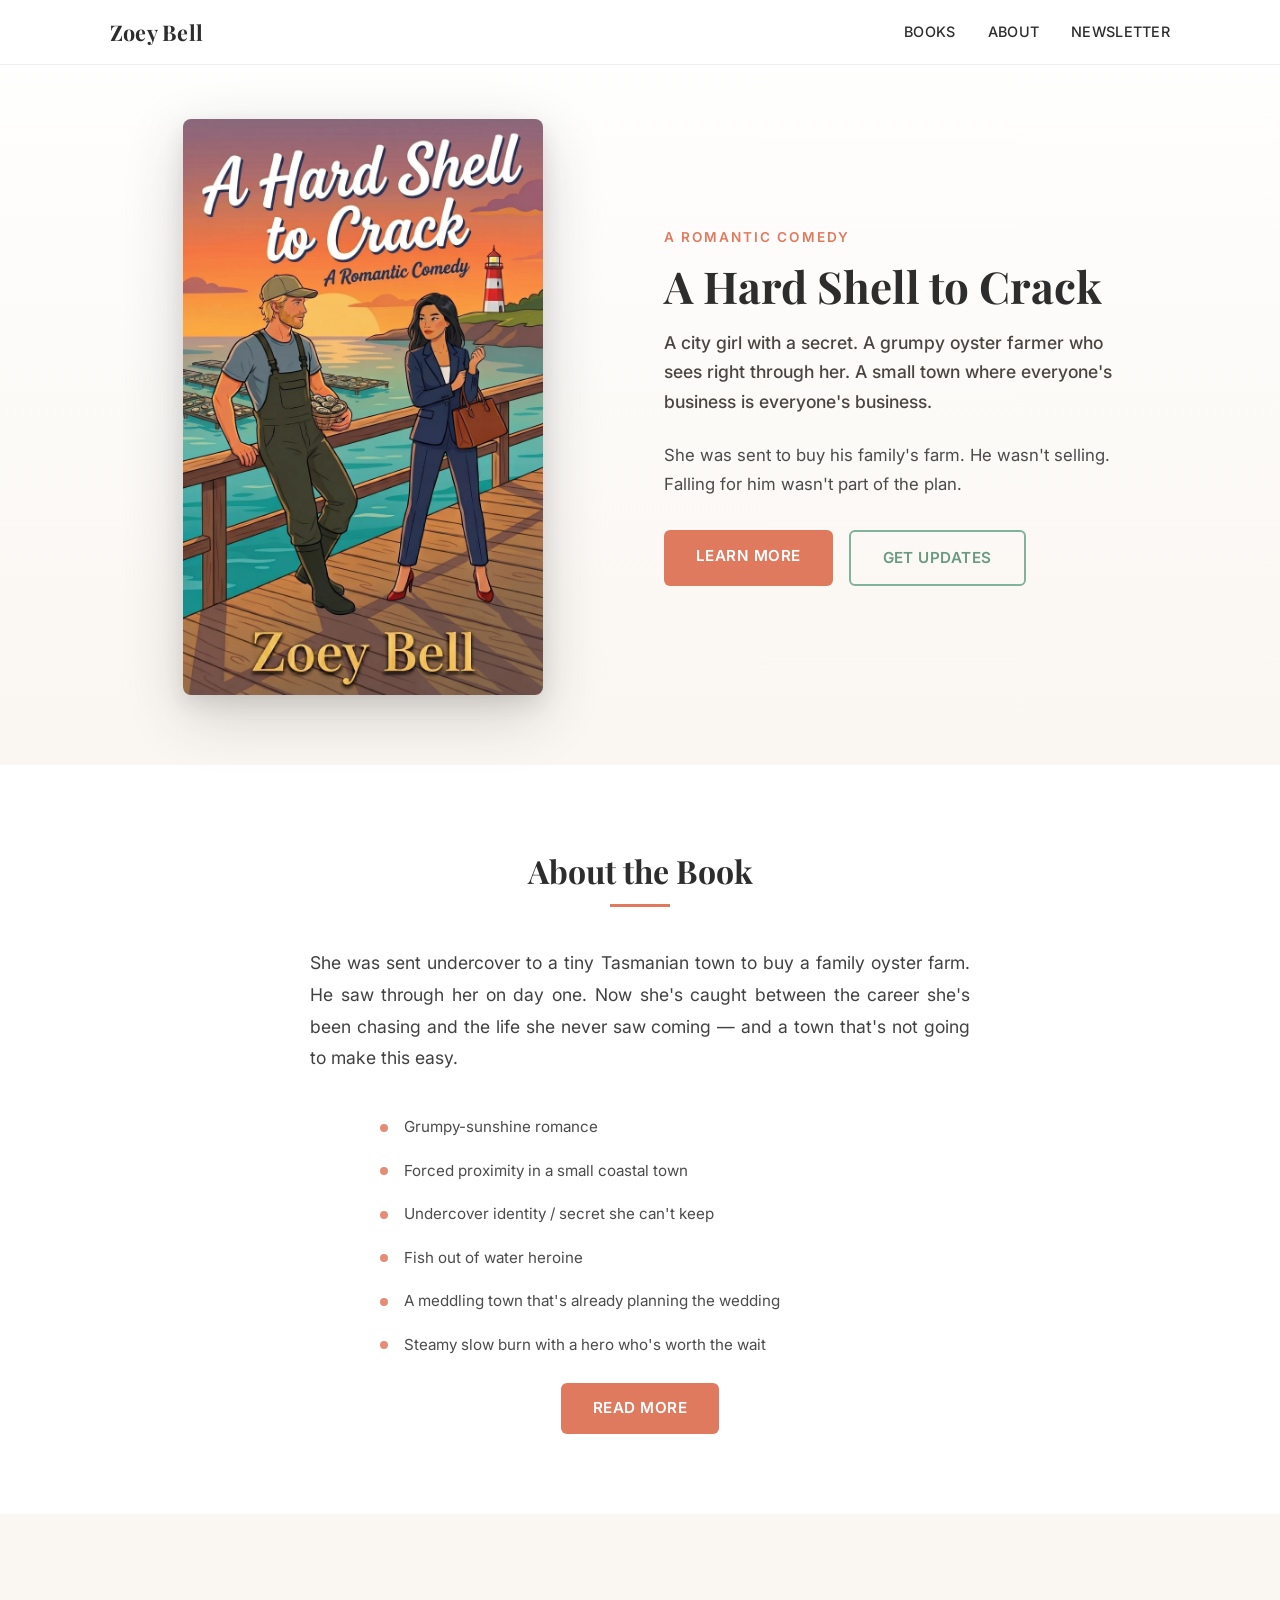
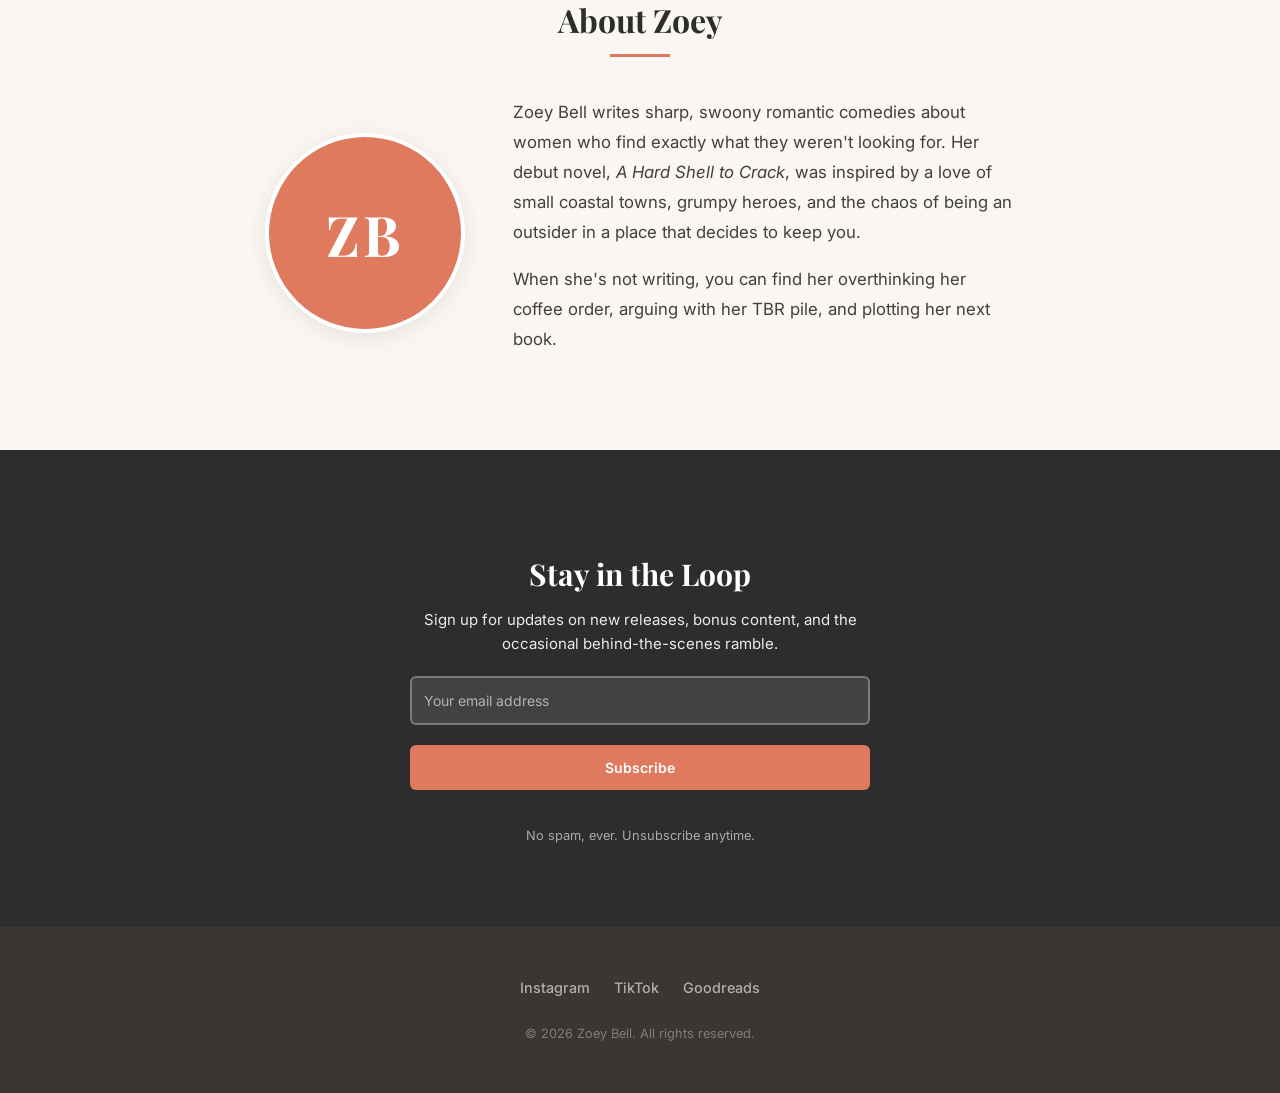
==== index.html @ 620441be "Sticky book cover, clean URLs, align cover with text" ====
<!DOCTYPE html>
<html lang="en">
<head>
  <meta charset="UTF-8">
  <meta name="viewport" content="width=device-width, initial-scale=1.0">
  <title>Zoey Bell | Romance Author</title>
  <meta name="description" content="Zoey Bell writes steamy, laugh-out-loud romantic comedies. Debut novel A Hard Shell to Crack — a grumpy-sunshine romcom set on the Tasmanian coast.">
  <meta property="og:title" content="Zoey Bell | Romance Author">
  <meta property="og:description" content="A city girl with a secret. A grumpy oyster farmer who sees right through her. A steamy, laugh-out-loud romantic comedy by Zoey Bell.">
  <meta property="og:image" content="https://booksbyzoey.com/images/book-cover.jpg">
  <meta property="og:url" content="https://booksbyzoey.com">
  <meta property="og:type" content="website">
  <meta property="og:site_name" content="Zoey Bell">
  <meta name="twitter:card" content="summary_large_image">
  <meta name="twitter:title" content="Zoey Bell | Romance Author">
  <meta name="twitter:description" content="A city girl with a secret. A grumpy oyster farmer who sees right through her. A steamy, laugh-out-loud romantic comedy.">
  <meta name="twitter:image" content="https://booksbyzoey.com/images/book-cover.jpg">
  <link rel="preconnect" href="https://fonts.googleapis.com">
  <link rel="preconnect" href="https://fonts.gstatic.com" crossorigin>
  <link href="https://fonts.googleapis.com/css2?family=Inter:wght@400;500;600&family=Playfair+Display:ital,wght@0,700;1,400&display=swap" rel="stylesheet">
  <link rel="stylesheet" href="css/style.css">
  <style type="text/css">@import url("https://assets.mlcdn.com/fonts.css?version=1781787");</style>
  <link rel="stylesheet" href="css/mailerlite.css">
</head>
<body>

  <!-- Navigation -->
  <nav class="nav">
    <div class="container nav-inner">
      <a href="index.html" class="nav-logo">Zoey Bell</a>
      <button class="nav-toggle" aria-label="Toggle menu">
        <span></span>
        <span></span>
        <span></span>
      </button>
      <ul class="nav-links">
        <li><a href="#books">Books</a></li>
        <li><a href="#about">About</a></li>
        <li><a href="#newsletter">Newsletter</a></li>
      </ul>
    </div>
  </nav>

  <!-- Hero -->
  <section class="hero">
    <div class="container hero-inner">
      <div class="hero-cover">
        <picture>
          <source srcset="images/book-cover.webp" type="image/webp">
          <img src="images/book-cover.jpg" alt="A Hard Shell to Crack by Zoey Bell - book cover" width="360" height="576" loading="eager">
        </picture>
      </div>
      <div class="hero-text">
        <p class="hero-subtitle">A Romantic Comedy</p>
        <h1 class="hero-title">A Hard Shell to Crack</h1>
        <p class="hero-tagline">A city girl with a secret. A grumpy oyster farmer who sees right through her. A small town where everyone's business is everyone's business.</p>
        <p class="hero-blurb">She was sent to buy his family's farm. He wasn't selling. Falling for him wasn't part of the plan.</p>
        <div class="hero-buttons">
          <a href="books/a-hard-shell-to-crack/" class="btn btn-primary">Learn More</a>
          <a href="#newsletter" class="btn btn-outline">Get Updates</a>
        </div>
      </div>
    </div>
  </section>

  <!-- About the Book -->
  <section class="about-book" id="books">
    <div class="container about-book-inner">
      <h2 class="section-heading">About the Book</h2>
      <hr class="section-rule">
      <p>She was sent undercover to a tiny Tasmanian town to buy a family oyster farm. He saw through her on day one. Now she's caught between the career she's been chasing and the life she never saw coming — and a town that's not going to make this easy.</p>
      <ul class="features">
        <li>Grumpy-sunshine romance</li>
        <li>Forced proximity in a small coastal town</li>
        <li>Undercover identity / secret she can't keep</li>
        <li>Fish out of water heroine</li>
        <li>A meddling town that's already planning the wedding</li>
        <li>Steamy slow burn with a hero who's worth the wait</li>
      </ul>
      <a href="books/a-hard-shell-to-crack/" class="btn btn-primary">Read More</a>
    </div>
  </section>

  <!-- About the Author -->
  <section class="about-author" id="about">
    <div class="container">
      <h2 class="section-heading">About Zoey</h2>
      <hr class="section-rule">
      <div class="about-author-inner">
        <div class="author-photo">ZB</div>
        <div class="about-author-text">
          <p>Zoey Bell writes sharp, swoony romantic comedies about women who find exactly what they weren't looking for. Her debut novel, <em>A Hard Shell to Crack</em>, was inspired by a love of small coastal towns, grumpy heroes, and the chaos of being an outsider in a place that decides to keep you.</p>
          <p>When she's not writing, you can find her overthinking her coffee order, arguing with her TBR pile, and plotting her next book.</p>
        </div>
      </div>
    </div>
  </section>

  <!-- Newsletter -->
  <section class="newsletter" id="newsletter">
    <div class="container">

      <div id="mlb2-42935717" class="ml-form-embedContainer ml-subscribe-form ml-subscribe-form-42935717">
        <div class="ml-form-align-center">
          <div class="ml-form-embedWrapper embedForm">
            <div class="ml-form-embedBody ml-form-embedBodyDefault row-form">
              <div class="ml-form-embedContent" style="">
                <h4>Stay in the Loop</h4>
                <p>Sign up for updates on new releases, bonus content, and the occasional behind-the-scenes ramble.</p>
              </div>
              <form class="ml-block-form" action="https://assets.mailerlite.com/jsonp/2464424/forms/191030525313418621/subscribe" data-code="" method="post" target="_blank">
                <div class="ml-form-formContent">
                  <div class="ml-form-fieldRow ml-last-item">
                    <div class="ml-field-group ml-field-email ml-validate-email ml-validate-required">
                      <input aria-label="email" aria-required="true" type="email" class="form-control" data-inputmask="" name="fields[email]" placeholder="Your email address" autocomplete="email">
                    </div>
                  </div>
                </div>
                <input type="hidden" name="ml-submit" value="1">
                <div class="ml-form-embedSubmit">
                  <button type="submit" class="primary">Subscribe</button>
                  <button disabled="disabled" style="display: none;" type="button" class="loading">
                    <div class="ml-form-embedSubmitLoad"></div>
                    <span class="sr-only">Loading...</span>
                  </button>
                </div>
                <input type="hidden" name="anticsrf" value="true">
              </form>
            </div>
            <div class="ml-form-successBody row-success" style="display: none">
              <div class="ml-form-successContent">
                <h4>Thank you!</h4>
                <p>You have successfully joined our subscriber list.</p>
              </div>
            </div>
          </div>
        </div>
      </div>

      <p class="newsletter-note">No spam, ever. Unsubscribe anytime.</p>
    </div>
  </section>

  <!-- Footer -->
  <footer class="footer">
    <div class="container">
      <ul class="footer-socials">
        <li><a href="#" aria-label="Instagram">Instagram</a></li>
        <li><a href="#" aria-label="TikTok">TikTok</a></li>
        <li><a href="#" aria-label="Goodreads">Goodreads</a></li>
      </ul>
      <p class="footer-copy">&copy; 2026 Zoey Bell. All rights reserved.</p>
    </div>
  </footer>

  <script src="js/main.js"></script>
  <script src="https://groot.mailerlite.com/js/w/webforms.min.js?v83147fa8ce2d95cb73ece7f28b469519" type="text/javascript"></script>
  <script>
    function ml_webform_success_42935717() {
      var $ = ml_jQuery || jQuery;
      $('.ml-subscribe-form-42935717 .row-success').show();
      $('.ml-subscribe-form-42935717 .row-form').hide();
    }
    fetch("https://assets.mailerlite.com/jsonp/2464424/forms/191030525313418621/takel");
  </script>
</body>
</html>
---- css/style.css ----
:root {
  --coral: #E07A5F;
  --coral-hover: #c96a51;
  --sage: #81B29A;
  --sage-dark: #6a9a82;
  --linen: #FAF6F1;
  --charcoal: #2D2D2D;
  --gold: #F2CC8F;
  --gold-dark: #d4b37a;
  --white: #ffffff;
  --gray-light: #f5f0ea;
  --gray-mid: #8a8580;
  --font-heading: 'Playfair Display', Georgia, serif;
  --font-body: 'Inter', -apple-system, BlinkMacSystemFont, sans-serif;
}

*,
*::before,
*::after {
  margin: 0;
  padding: 0;
  box-sizing: border-box;
}

html {
  scroll-behavior: smooth;
  font-size: 16px;
}

body {
  font-family: var(--font-body);
  color: var(--charcoal);
  background: var(--linen);
  line-height: 1.6;
  -webkit-font-smoothing: antialiased;
}

img {
  max-width: 100%;
  height: auto;
  display: block;
}

a {
  color: var(--sage-dark);
  text-decoration: none;
  transition: color 0.2s;
}

a:hover {
  color: var(--coral);
}

.container {
  width: 100%;
  max-width: 1100px;
  margin: 0 auto;
  padding: 0 1.25rem;
}

/* ---- NAV ---- */

.nav {
  position: fixed;
  top: 0;
  left: 0;
  right: 0;
  z-index: 100;
  background: var(--white);
  border-bottom: 1px solid rgba(45, 45, 45, 0.08);
  transition: box-shadow 0.3s;
}

.nav.scrolled {
  box-shadow: 0 2px 20px rgba(45, 45, 45, 0.08);
}

.nav-inner {
  display: flex;
  align-items: center;
  justify-content: space-between;
  height: 64px;
}

.nav-logo {
  font-family: var(--font-heading);
  font-size: 1.35rem;
  font-weight: 700;
  color: var(--charcoal);
  letter-spacing: 0.01em;
}

.nav-logo:hover {
  color: var(--coral);
}

.nav-links {
  display: flex;
  gap: 2rem;
  list-style: none;
  align-items: center;
}

.nav-links a {
  color: var(--charcoal);
  font-size: 0.9rem;
  font-weight: 500;
  letter-spacing: 0.02em;
  text-transform: uppercase;
  position: relative;
  padding: 0.25rem 0;
}

.nav-links a::after {
  content: '';
  position: absolute;
  bottom: -2px;
  left: 0;
  width: 0;
  height: 2px;
  background: var(--coral);
  transition: width 0.25s;
}

.nav-links a:hover::after {
  width: 100%;
}

.nav-toggle {
  display: none;
  background: none;
  border: none;
  cursor: pointer;
  padding: 0.5rem;
}

.nav-toggle span {
  display: block;
  width: 22px;
  height: 2px;
  background: var(--charcoal);
  margin: 5px 0;
  transition: transform 0.3s, opacity 0.3s;
}

.nav-toggle.active span:nth-child(1) {
  transform: rotate(45deg) translate(5px, 5px);
}

.nav-toggle.active span:nth-child(2) {
  opacity: 0;
}

.nav-toggle.active span:nth-child(3) {
  transform: rotate(-45deg) translate(5px, -5px);
}

/* ---- HERO ---- */

.hero {
  padding: 7rem 0 4rem;
  background: linear-gradient(180deg, var(--white) 0%, var(--linen) 100%);
  min-height: 85vh;
  display: flex;
  align-items: center;
}

.hero-inner {
  display: grid;
  grid-template-columns: 1fr 1fr;
  gap: 3rem;
  align-items: center;
}

.hero-cover {
  display: flex;
  justify-content: center;
}

.hero-cover img {
  width: 100%;
  max-width: 360px;
  border-radius: 8px;
  box-shadow: 0 20px 60px rgba(45, 45, 45, 0.2), 0 8px 20px rgba(45, 45, 45, 0.1);
}

.hero-text {
  max-width: 480px;
}

.hero-subtitle {
  font-family: var(--font-body);
  font-size: 0.85rem;
  font-weight: 600;
  text-transform: uppercase;
  letter-spacing: 0.15em;
  color: var(--coral);
  margin-bottom: 0.75rem;
}

.hero-title {
  font-family: var(--font-heading);
  font-size: 2.75rem;
  font-weight: 700;
  line-height: 1.15;
  color: var(--charcoal);
  margin-bottom: 1rem;
}

.hero-tagline {
  font-family: var(--font-body);
  font-size: 1.1rem;
  font-weight: 500;
  color: #4a4540;
  margin-bottom: 1.5rem;
  line-height: 1.7;
}

.hero-blurb {
  font-size: 1.05rem;
  color: var(--charcoal);
  opacity: 0.85;
  margin-bottom: 2rem;
  line-height: 1.7;
}

.btn {
  display: inline-block;
  padding: 0.85rem 2rem;
  border-radius: 6px;
  font-size: 0.95rem;
  font-weight: 600;
  letter-spacing: 0.03em;
  text-transform: uppercase;
  transition: background 0.2s, transform 0.15s;
  cursor: pointer;
  border: none;
}

.btn:hover {
  transform: translateY(-1px);
}

.btn-primary {
  background: var(--coral);
  color: var(--white);
}

.btn-primary:hover {
  background: var(--coral-hover);
  color: var(--white);
}

.btn-outline {
  background: transparent;
  color: var(--sage-dark);
  border: 2px solid var(--sage);
}

.btn-outline:hover {
  background: var(--sage);
  color: var(--white);
}

.hero-buttons {
  display: flex;
  gap: 1rem;
  flex-wrap: wrap;
}

/* ---- SECTIONS ---- */

section {
  padding: 5rem 0;
}

.section-heading {
  font-family: var(--font-heading);
  font-size: 2rem;
  font-weight: 700;
  text-align: center;
  margin-bottom: 0.5rem;
  color: var(--charcoal);
}

.section-rule {
  width: 60px;
  height: 3px;
  background: var(--coral);
  margin: 0 auto 2.5rem;
  border: none;
}

/* ---- ABOUT THE BOOK ---- */

.about-book {
  background: var(--white);
}

.about-book-inner {
  max-width: 700px;
  margin: 0 auto;
  text-align: center;
}

.about-book-inner p {
  text-align: justify;
}

.about-book-inner p {
  font-size: 1.1rem;
  line-height: 1.8;
  margin-bottom: 2rem;
  color: var(--charcoal);
  opacity: 0.9;
}

.features {
  list-style: none;
  text-align: left;
  max-width: 520px;
  margin: 0 auto;
}

.features li {
  padding: 0.6rem 0;
  padding-left: 1.5rem;
  position: relative;
  font-size: 0.95rem;
  color: var(--charcoal);
  opacity: 0.85;
}

.features li::before {
  content: '';
  position: absolute;
  left: 0;
  top: 50%;
  transform: translateY(-50%);
  width: 8px;
  height: 8px;
  background: var(--coral);
  border-radius: 50%;
}

.about-book .btn {
  margin-top: 1rem;
}

/* ---- ABOUT THE AUTHOR ---- */

.about-author {
  background: var(--linen);
}

.about-author-inner {
  display: grid;
  grid-template-columns: 200px 1fr;
  gap: 3rem;
  align-items: center;
  max-width: 750px;
  margin: 0 auto;
}

.author-photo {
  width: 200px;
  height: 200px;
  border-radius: 50%;
  object-fit: cover;
  border: 4px solid var(--white);
  box-shadow: 0 4px 20px rgba(45, 45, 45, 0.1);
  background: var(--coral);
  display: flex;
  align-items: center;
  justify-content: center;
  color: var(--white);
  font-family: var(--font-heading);
  font-size: 3.5rem;
  font-weight: 700;
  letter-spacing: 0.05em;
}

.about-author-text p {
  font-size: 1.05rem;
  line-height: 1.8;
  margin-bottom: 1rem;
  color: var(--charcoal);
  opacity: 0.9;
}

/* ---- NEWSLETTER ---- */

.newsletter {
  background: var(--charcoal);
  color: var(--white);
  text-align: center;
}

.newsletter .section-heading {
  color: var(--white);
}

.newsletter .section-rule {
  background: var(--coral);
}

.newsletter-text {
  font-size: 1.05rem;
  opacity: 0.9;
  max-width: 500px;
  margin: 0 auto 2rem;
  line-height: 1.7;
}

.newsletter-form {
  max-width: 440px;
  margin: 0 auto;
  display: flex;
  gap: 0.75rem;
}

.newsletter-form input[type="email"] {
  flex: 1;
  padding: 0.85rem 1.2rem;
  border: 2px solid rgba(255, 255, 255, 0.3);
  border-radius: 6px;
  background: rgba(255, 255, 255, 0.1);
  color: var(--white);
  font-size: 0.95rem;
  font-family: var(--font-body);
  outline: none;
  transition: border-color 0.2s;
}

.newsletter-form input[type="email"]::placeholder {
  color: rgba(255, 255, 255, 0.6);
}

.newsletter-form input[type="email"]:focus {
  border-color: var(--gold);
}

.newsletter-form .btn {
  background: var(--coral);
  color: var(--white);
  white-space: nowrap;
}

.newsletter-form .btn:hover {
  background: var(--coral-hover);
}

.newsletter-note {
  font-size: 0.8rem;
  opacity: 0.6;
  margin-top: 1rem;
}

/* ---- FOOTER ---- */

.footer {
  background: #3a3632;
  color: rgba(255, 255, 255, 0.7);
  padding: 3rem 0;
  text-align: center;
}

.footer-socials {
  display: flex;
  gap: 1.5rem;
  justify-content: center;
  margin-bottom: 1.5rem;
  list-style: none;
}

.footer-socials a {
  color: rgba(255, 255, 255, 0.6);
  font-size: 0.9rem;
  font-weight: 500;
  transition: color 0.2s;
}

.footer-socials a:hover {
  color: var(--coral);
}

.footer-socials svg {
  width: 24px;
  height: 24px;
  fill: currentColor;
}

.footer-copy {
  font-size: 0.8rem;
  opacity: 0.5;
}

/* ---- BOOK DETAIL PAGE ---- */

.book-detail {
  padding: 7rem 0 4rem;
}

.book-detail-inner {
  display: grid;
  grid-template-columns: 320px 1fr;
  gap: 3rem;
  align-items: start;
  max-width: 950px;
  margin: 0 auto;
}

.book-detail-cover {
  position: sticky;
  top: 84px;
}

.book-detail-cover img {
  width: 100%;
  border-radius: 8px;
  box-shadow: 0 15px 50px rgba(45, 45, 45, 0.18);
}

.book-detail-info {
  text-align: left;
}

.book-detail-info h1 {
  font-family: var(--font-heading);
  font-size: 2.25rem;
  margin-bottom: 0.5rem;
}

.book-detail-info .book-meta {
  font-size: 0.9rem;
  color: var(--gray-mid);
  margin-bottom: 1.5rem;
}

.book-detail-info .book-description {
  font-size: 1.05rem;
  line-height: 1.8;
  margin-bottom: 2rem;
}

.book-detail-info .book-description p {
  margin-bottom: 1rem;
}

.book-detail-features {
  list-style: none;
  margin: 2rem 0;
  padding: 1.5rem;
  background: var(--gray-light);
  border-radius: 8px;
}

.book-detail-features li {
  padding: 0.5rem 0 0.5rem 1.5rem;
  position: relative;
  font-size: 0.95rem;
}

.book-detail-features li::before {
  content: '';
  position: absolute;
  left: 0;
  top: 50%;
  transform: translateY(-50%);
  width: 8px;
  height: 8px;
  background: var(--coral);
  border-radius: 50%;
}

.book-comps {
  font-style: italic;
  color: var(--gray-mid);
  margin-top: 1.5rem;
  font-size: 1rem;
}

.buy-links {
  display: flex;
  gap: 1rem;
  margin-top: 2rem;
  flex-wrap: wrap;
}

/* ---- MOBILE ---- */

@media (max-width: 768px) {
  .nav-toggle {
    display: block;
  }

  .nav-links {
    display: none;
    position: absolute;
    top: 64px;
    left: 0;
    right: 0;
    background: var(--white);
    flex-direction: column;
    padding: 1.5rem;
    gap: 0;
    border-bottom: 1px solid rgba(45, 45, 45, 0.08);
    box-shadow: 0 10px 30px rgba(45, 45, 45, 0.08);
  }

  .nav-links.open {
    display: flex;
  }

  .nav-links li {
    border-bottom: 1px solid rgba(45, 45, 45, 0.05);
  }

  .nav-links li:last-child {
    border-bottom: none;
  }

  .nav-links a {
    display: block;
    padding: 0.85rem 0;
    font-size: 1rem;
  }

  .hero {
    padding: 6rem 0 3rem;
    min-height: auto;
  }

  .hero-inner {
    grid-template-columns: 1fr;
    text-align: center;
  }

  .hero-cover {
    order: -1;
  }

  .hero-cover img {
    max-width: 260px;
  }

  .hero-title {
    font-size: 2rem;
  }

  .hero-tagline {
    font-size: 1.05rem;
  }

  .hero-buttons {
    justify-content: center;
  }

  section {
    padding: 3.5rem 0;
  }

  .section-heading {
    font-size: 1.6rem;
  }

  .about-author-inner {
    grid-template-columns: 1fr;
    text-align: center;
  }

  .author-photo {
    margin: 0 auto;
    width: 160px;
    height: 160px;
  }

  .newsletter-form {
    flex-direction: column;
  }

  .book-detail-inner {
    grid-template-columns: 1fr;
  }

  .book-detail-cover {
    display: flex;
    justify-content: center;
  }

  .book-detail-cover img {
    max-width: 280px;
  }

  .book-detail-info h1 {
    font-size: 1.75rem;
  }

  .buy-links {
    justify-content: center;
  }
}

@media (max-width: 480px) {
  html {
    font-size: 15px;
  }

  .hero-cover img {
    max-width: 220px;
  }

  .hero-title {
    font-size: 1.75rem;
  }
}
---- css/mailerlite.css ----
.ml-form-embedSubmitLoad {
  display: inline-block;
  width: 20px;
  height: 20px;
}

.sr-only {
  position: absolute;
  width: 1px;
  height: 1px;
  padding: 0;
  margin: -1px;
  overflow: hidden;
  clip: rect(0,0,0,0);
  border: 0;
}

.ml-form-embedSubmitLoad:after {
  content: " ";
  display: block;
  width: 11px;
  height: 11px;
  margin: 1px;
  border-radius: 50%;
  border: 4px solid #fff;
  border-color: #ffffff #ffffff #ffffff transparent;
  animation: ml-form-embedSubmitLoad 1.2s linear infinite;
}

@keyframes ml-form-embedSubmitLoad {
  0% { transform: rotate(0deg); }
  100% { transform: rotate(360deg); }
}

#mlb2-42935717.ml-form-embedContainer {
  box-sizing: border-box;
  display: table;
  margin: 0 auto;
  position: static;
  width: 100% !important;
}

#mlb2-42935717.ml-form-embedContainer h4,
#mlb2-42935717.ml-form-embedContainer p,
#mlb2-42935717.ml-form-embedContainer span,
#mlb2-42935717.ml-form-embedContainer button {
  text-transform: none !important;
  letter-spacing: normal !important;
}

#mlb2-42935717.ml-form-embedContainer .ml-form-embedWrapper {
  background-color: transparent;
  border: none;
  box-sizing: border-box;
  display: inline-block !important;
  margin: 0;
  padding: 0;
  position: relative;
}

#mlb2-42935717.ml-form-embedContainer .ml-form-embedWrapper.embedForm {
  max-width: 400px;
  width: 100%;
}

#mlb2-42935717.ml-form-embedContainer .ml-form-align-center {
  text-align: center;
}

#mlb2-42935717.ml-form-embedContainer .ml-form-embedWrapper .ml-form-embedBody,
#mlb2-42935717.ml-form-embedContainer .ml-form-embedWrapper .ml-form-successBody {
  padding: 20px 20px 0 20px;
}

#mlb2-42935717.ml-form-embedContainer .ml-form-embedWrapper .ml-form-embedBody .ml-form-embedContent,
#mlb2-42935717.ml-form-embedContainer .ml-form-embedWrapper .ml-form-successBody .ml-form-successContent {
  text-align: left;
  margin: 0 0 20px 0;
}

#mlb2-42935717.ml-form-embedContainer .ml-form-embedWrapper .ml-form-embedBody .ml-form-embedContent h4,
#mlb2-42935717.ml-form-embedContainer .ml-form-embedWrapper .ml-form-successBody .ml-form-successContent h4 {
  color: #ffffff;
  font-family: 'Playfair Display', sans-serif;
  font-size: 30px;
  font-weight: 700;
  margin: 0 0 10px 0;
  text-align: center;
  word-break: break-word;
}

#mlb2-42935717.ml-form-embedContainer .ml-form-embedWrapper .ml-form-embedBody .ml-form-embedContent p,
#mlb2-42935717.ml-form-embedContainer .ml-form-embedWrapper .ml-form-successBody .ml-form-successContent p {
  color: rgba(255, 255, 255, 0.9);
  font-family: 'Inter', sans-serif;
  font-size: 15px;
  font-weight: 400;
  line-height: 24px;
  margin: 0 auto 20px;
  text-align: center;
  max-width: 500px;
}

#mlb2-42935717.ml-form-embedContainer .ml-form-embedWrapper.embedForm {
  max-width: 500px;
}

#mlb2-42935717.ml-form-embedContainer .ml-form-embedWrapper .ml-form-embedBody form {
  margin: 0;
  width: 100%;
}

#mlb2-42935717.ml-form-embedContainer .ml-form-embedWrapper .ml-form-embedBody .ml-form-formContent {
  margin: 0 0 20px 0;
  width: 100%;
}

#mlb2-42935717.ml-form-embedContainer .ml-form-embedWrapper .ml-form-embedBody .ml-form-fieldRow {
  margin: 0 0 10px 0;
  width: 100%;
}

#mlb2-42935717.ml-form-embedContainer .ml-form-embedWrapper .ml-form-embedBody .ml-form-fieldRow.ml-last-item {
  margin: 0;
}

#mlb2-42935717.ml-form-embedContainer .ml-form-embedWrapper .ml-form-embedBody .ml-form-fieldRow input {
  background-color: rgba(255, 255, 255, 0.1) !important;
  color: #ffffff !important;
  border-color: rgba(255, 255, 255, 0.3);
  border-radius: 6px !important;
  border-style: solid !important;
  border-width: 2px !important;
  font-family: 'Inter', Arial, Helvetica, sans-serif;
  font-size: 14px !important;
  height: auto;
  line-height: 21px !important;
  margin: 0;
  padding: 12px 12px !important;
  width: 100% !important;
  box-sizing: border-box !important;
  max-width: 100% !important;
}

#mlb2-42935717.ml-form-embedContainer .ml-form-embedWrapper .ml-form-embedBody .ml-form-fieldRow input::placeholder {
  color: rgba(255, 255, 255, 0.6) !important;
}

#mlb2-42935717.ml-form-embedContainer .ml-form-embedWrapper .ml-form-embedBody .ml-form-fieldRow input:focus {
  border-color: #F2CC8F !important;
  outline: none;
}

#mlb2-42935717.ml-form-embedContainer .ml-form-embedWrapper .ml-form-embedBody .ml-form-embedSubmit {
  margin: 0 0 20px 0;
  float: left;
  width: 100%;
}

#mlb2-42935717.ml-form-embedContainer .ml-form-embedWrapper .ml-form-embedBody .ml-form-embedSubmit button {
  background-color: #E07A5F !important;
  border: none !important;
  border-radius: 6px !important;
  box-shadow: none !important;
  color: #ffffff !important;
  cursor: pointer;
  font-family: 'Inter', sans-serif !important;
  font-size: 14px !important;
  font-weight: 600 !important;
  line-height: 21px !important;
  height: auto;
  padding: 12px !important;
  width: 100% !important;
  box-sizing: border-box !important;
  text-transform: uppercase;
  letter-spacing: 0.03em;
}

#mlb2-42935717.ml-form-embedContainer .ml-form-embedWrapper .ml-form-embedBody .ml-form-embedSubmit button.loading {
  display: none;
}

#mlb2-42935717.ml-form-embedContainer .ml-form-embedWrapper .ml-form-embedBody .ml-form-embedSubmit button:hover {
  background-color: #C96A51 !important;
}

.ml-error input {
  border-color: red !important;
}

@media only screen and (max-width: 400px) {
  .ml-form-embedWrapper.embedForm { width: 100% !important; }
}
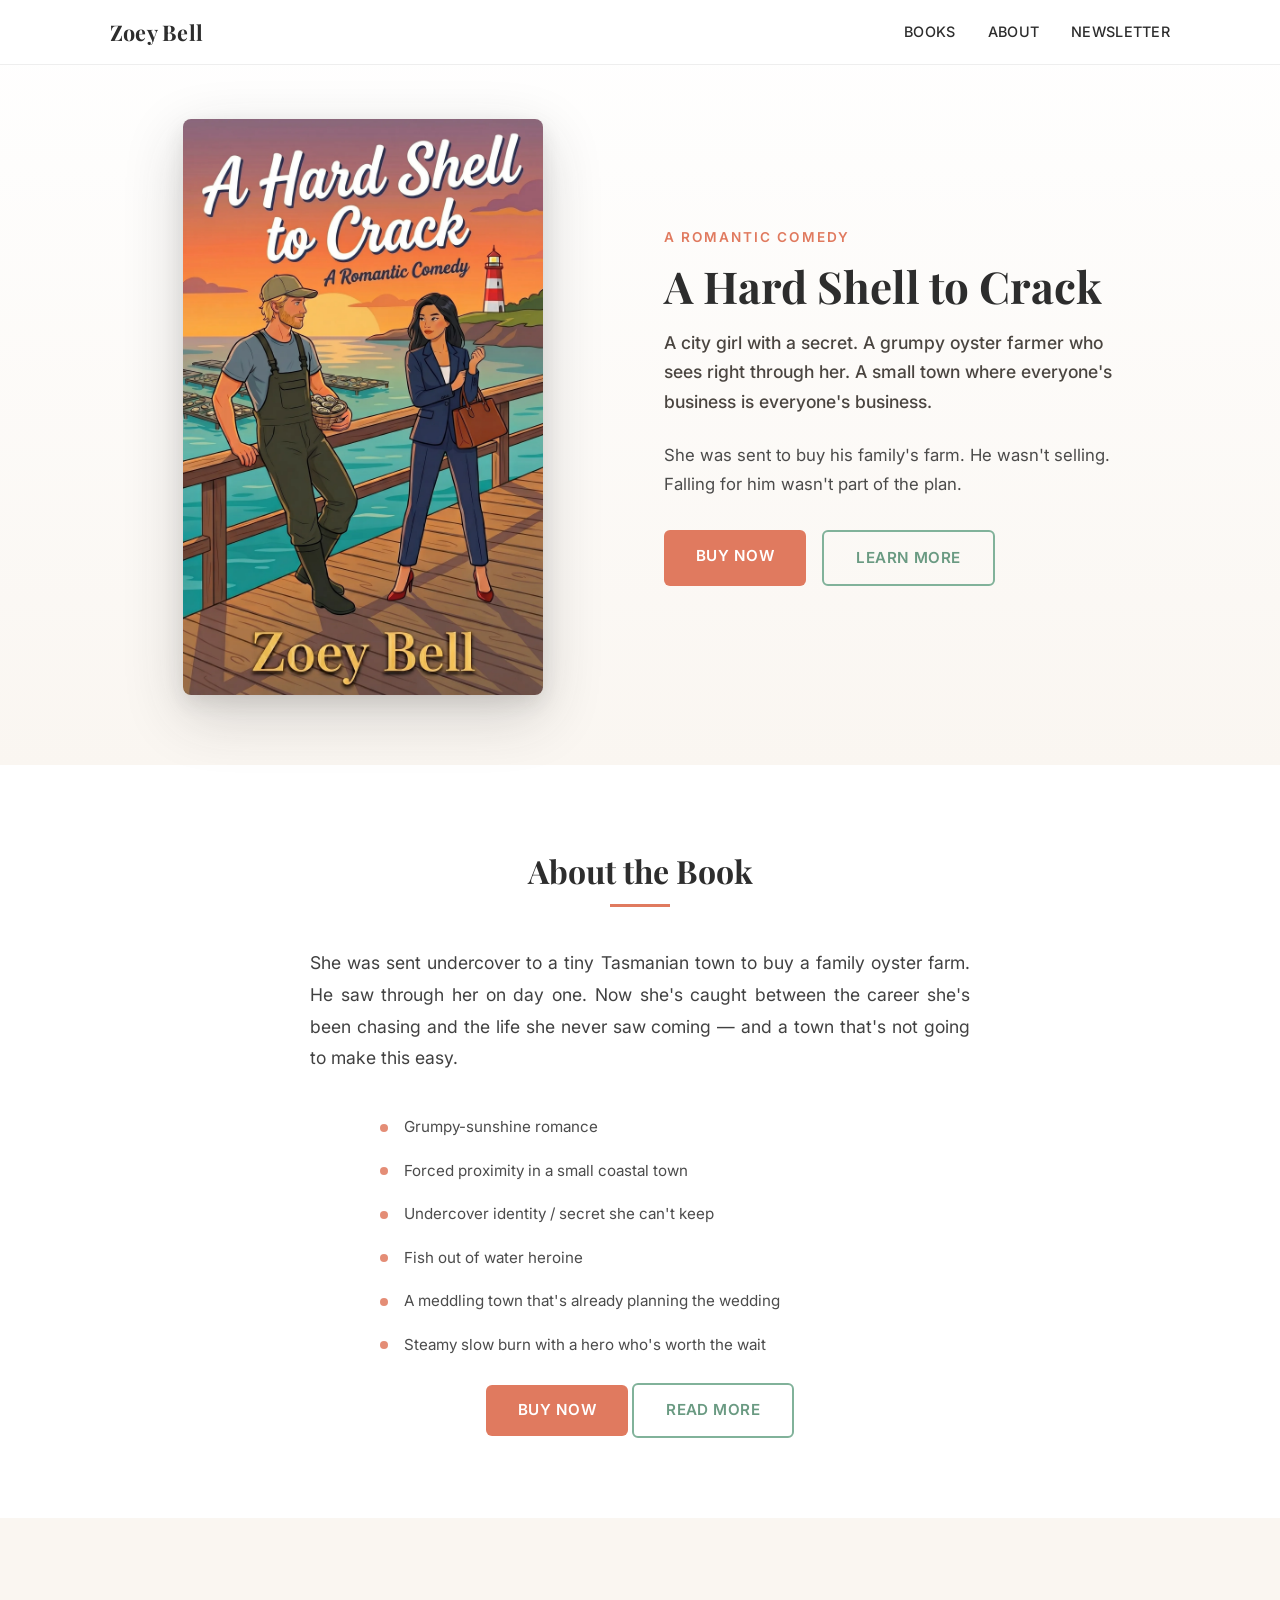
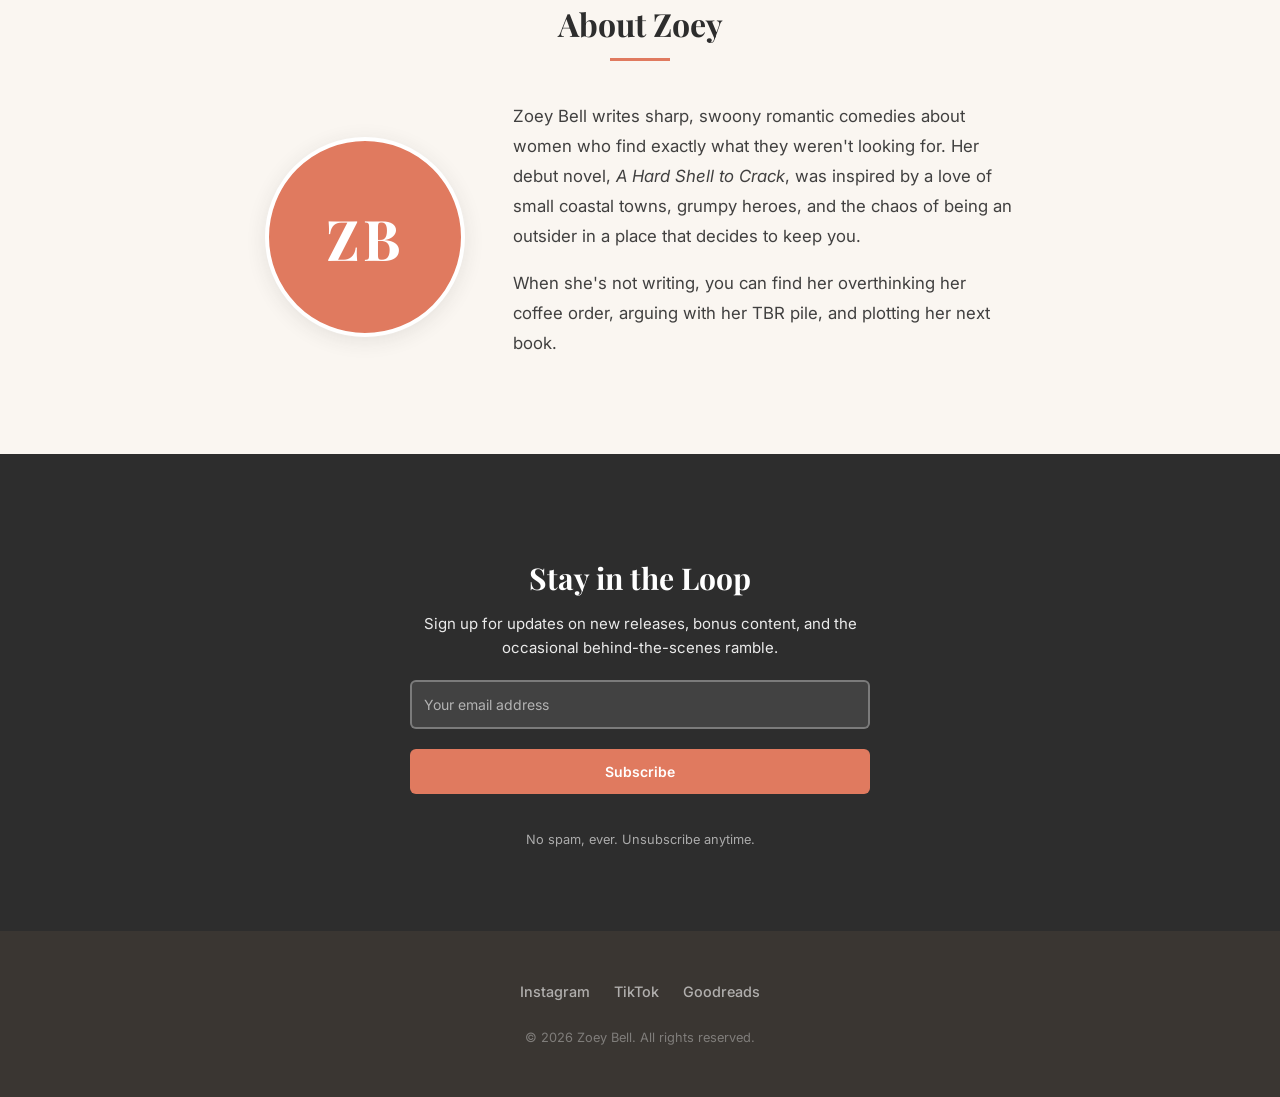
==== commit ca136ab5: "Add Buy Now buttons linking to Amazon listing Replace Coming Soon / Learn More primary buttons with " ====
--- a/index.html
+++ b/index.html
@@ -27,7 +27,7 @@
   <!-- Navigation -->
   <nav class="nav">
     <div class="container nav-inner">
-      <a href="index.html" class="nav-logo">Zoey Bell</a>
+      <a href="/" class="nav-logo">Zoey Bell</a>
       <button class="nav-toggle" aria-label="Toggle menu">
         <span></span>
         <span></span>
@@ -56,8 +56,8 @@
         <p class="hero-tagline">A city girl with a secret. A grumpy oyster farmer who sees right through her. A small town where everyone's business is everyone's business.</p>
         <p class="hero-blurb">She was sent to buy his family's farm. He wasn't selling. Falling for him wasn't part of the plan.</p>
         <div class="hero-buttons">
-          <a href="books/a-hard-shell-to-crack/" class="btn btn-primary">Learn More</a>
-          <a href="#newsletter" class="btn btn-outline">Get Updates</a>
+          <a href="https://www.amazon.com/dp/B0H6F1C6MC" class="btn btn-primary">Buy Now</a>
+          <a href="books/a-hard-shell-to-crack/" class="btn btn-outline">Learn More</a>
         </div>
       </div>
     </div>
@@ -77,7 +77,8 @@
         <li>A meddling town that's already planning the wedding</li>
         <li>Steamy slow burn with a hero who's worth the wait</li>
       </ul>
-      <a href="books/a-hard-shell-to-crack/" class="btn btn-primary">Read More</a>
+      <a href="https://www.amazon.com/dp/B0H6F1C6MC" class="btn btn-primary">Buy Now</a>
+      <a href="books/a-hard-shell-to-crack/" class="btn btn-outline">Read More</a>
     </div>
   </section>
 
--- a/css/style.css
+++ b/css/style.css
@@ -513,6 +513,7 @@
 .book-detail-cover {
   position: sticky;
   top: 84px;
+  padding-top: 1.5rem;
 }
 
 .book-detail-cover img {
@@ -686,6 +687,8 @@
   .book-detail-cover {
     display: flex;
     justify-content: center;
+    position: static;
+    padding-top: 0;
   }
 
   .book-detail-cover img {
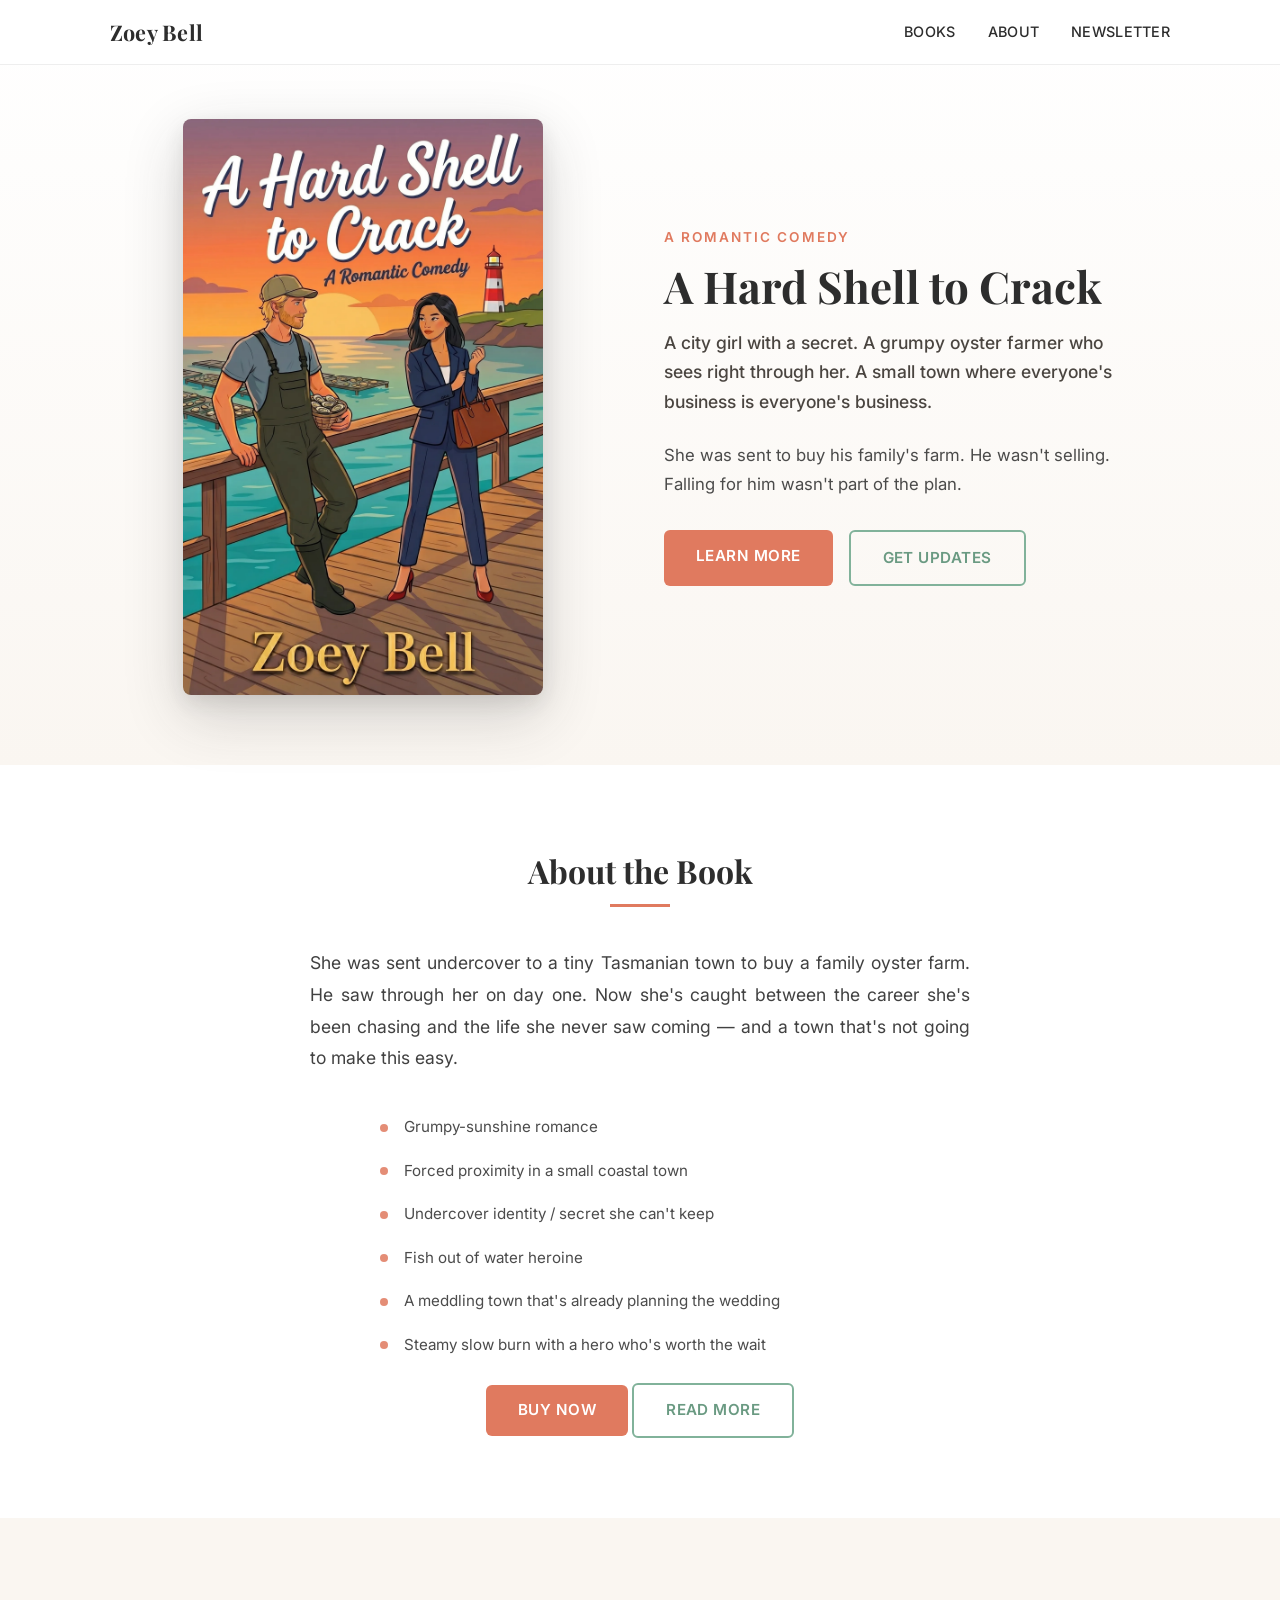
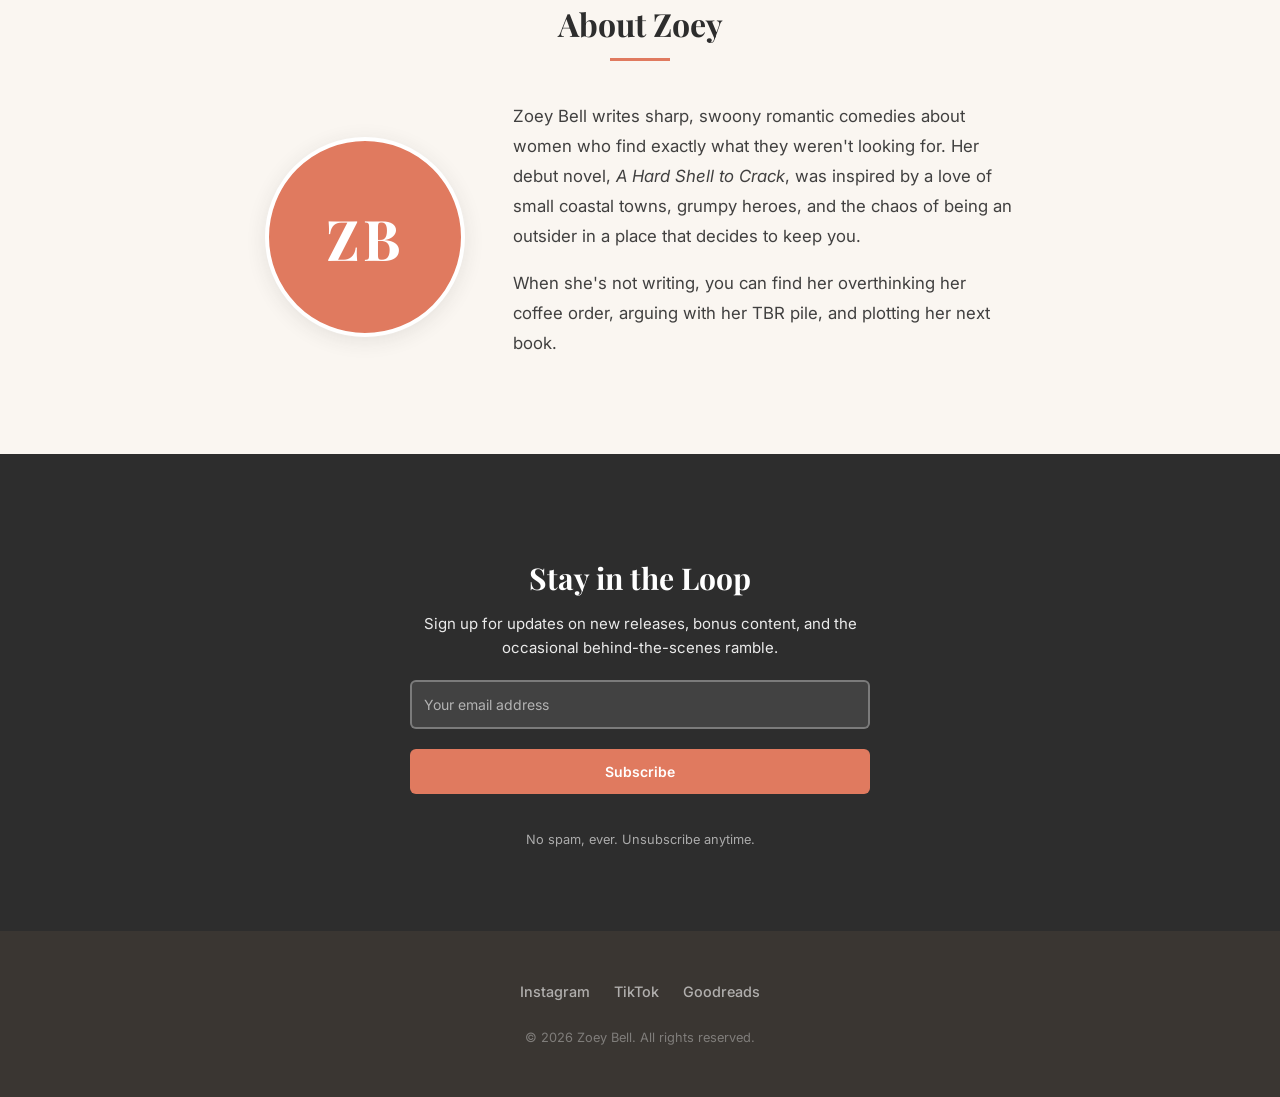
==== commit 92cb6bf4: "Restore hero and book detail buttons, keep Buy Now in #books only Hero: Learn More + Get Updates Abo" ====
--- a/index.html
+++ b/index.html
@@ -56,8 +56,8 @@
         <p class="hero-tagline">A city girl with a secret. A grumpy oyster farmer who sees right through her. A small town where everyone's business is everyone's business.</p>
         <p class="hero-blurb">She was sent to buy his family's farm. He wasn't selling. Falling for him wasn't part of the plan.</p>
         <div class="hero-buttons">
-          <a href="https://www.amazon.com/dp/B0H6F1C6MC" class="btn btn-primary">Buy Now</a>
-          <a href="books/a-hard-shell-to-crack/" class="btn btn-outline">Learn More</a>
+          <a href="books/a-hard-shell-to-crack/" class="btn btn-primary">Learn More</a>
+          <a href="#newsletter" class="btn btn-outline">Get Updates</a>
         </div>
       </div>
     </div>
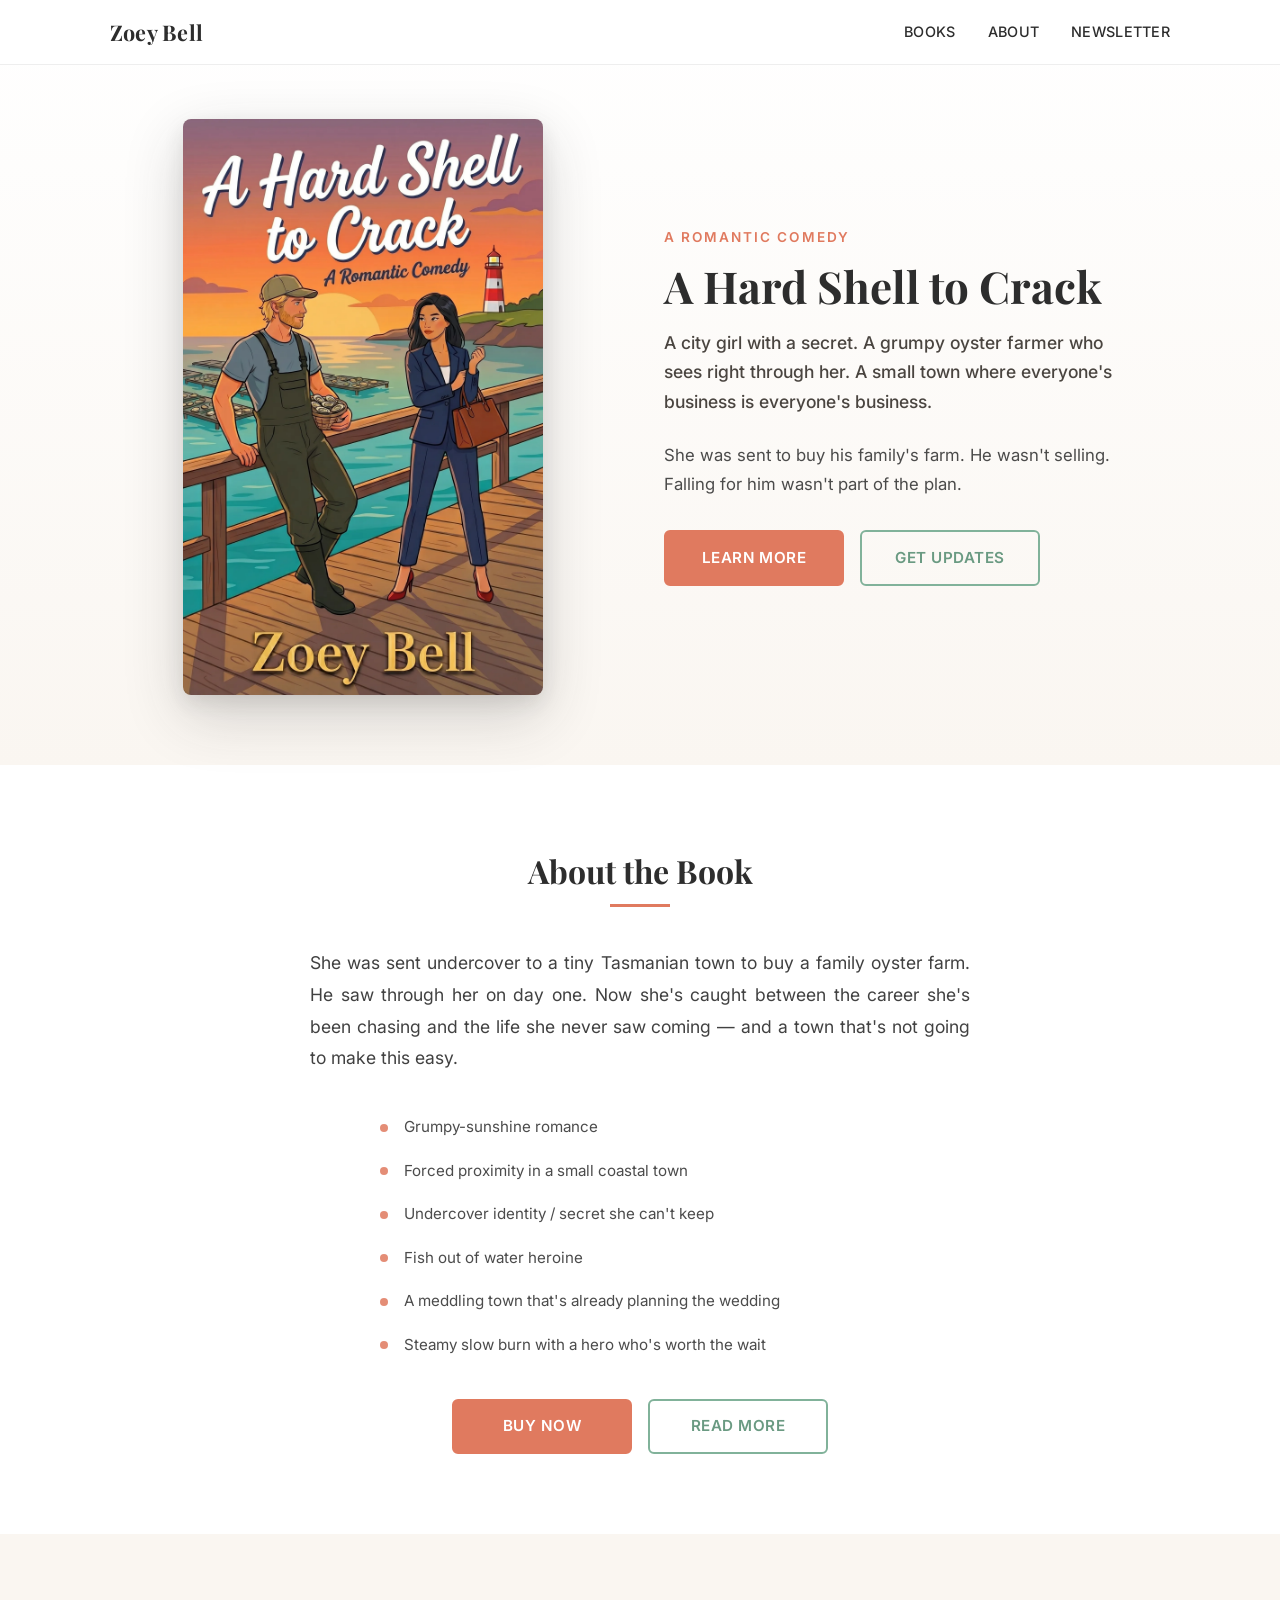
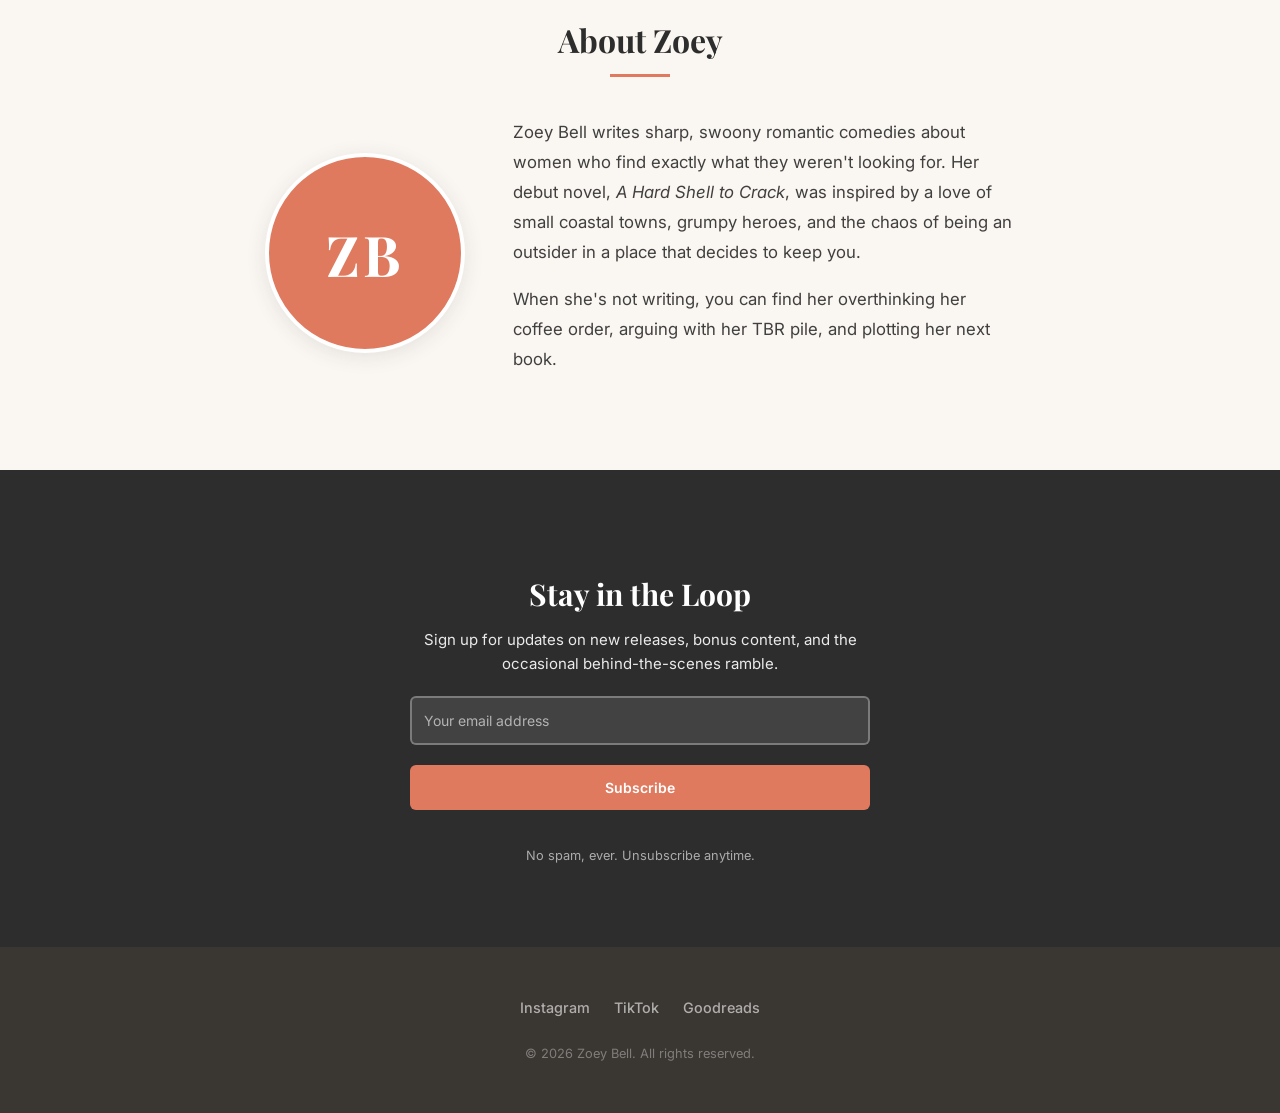
==== commit 471238d6: "Make button pairs equal width and height across all sections Add border to btn-primary to match btn-" ====
--- a/index.html
+++ b/index.html
@@ -77,8 +77,10 @@
         <li>A meddling town that's already planning the wedding</li>
         <li>Steamy slow burn with a hero who's worth the wait</li>
       </ul>
-      <a href="https://www.amazon.com/dp/B0H6F1C6MC" class="btn btn-primary">Buy Now</a>
-      <a href="books/a-hard-shell-to-crack/" class="btn btn-outline">Read More</a>
+      <div class="about-book-buttons">
+        <a href="https://www.amazon.com/dp/B0H6F1C6MC" class="btn btn-primary">Buy Now</a>
+        <a href="books/a-hard-shell-to-crack/" class="btn btn-outline">Read More</a>
+      </div>
     </div>
   </section>
 
--- a/css/style.css
+++ b/css/style.css
@@ -244,11 +244,13 @@
 .btn-primary {
   background: var(--coral);
   color: var(--white);
+  border: 2px solid var(--coral);
 }
 
 .btn-primary:hover {
   background: var(--coral-hover);
   color: var(--white);
+  border-color: var(--coral-hover);
 }
 
 .btn-outline {
@@ -343,8 +345,18 @@
   border-radius: 50%;
 }
 
-.about-book .btn {
-  margin-top: 1rem;
+.about-book-buttons {
+  display: flex;
+  gap: 1rem;
+  justify-content: center;
+  margin-top: 2rem;
+}
+
+.hero-buttons .btn,
+.about-book-buttons .btn,
+.buy-links .btn {
+  min-width: 180px;
+  text-align: center;
 }
 
 /* ---- ABOUT THE AUTHOR ---- */
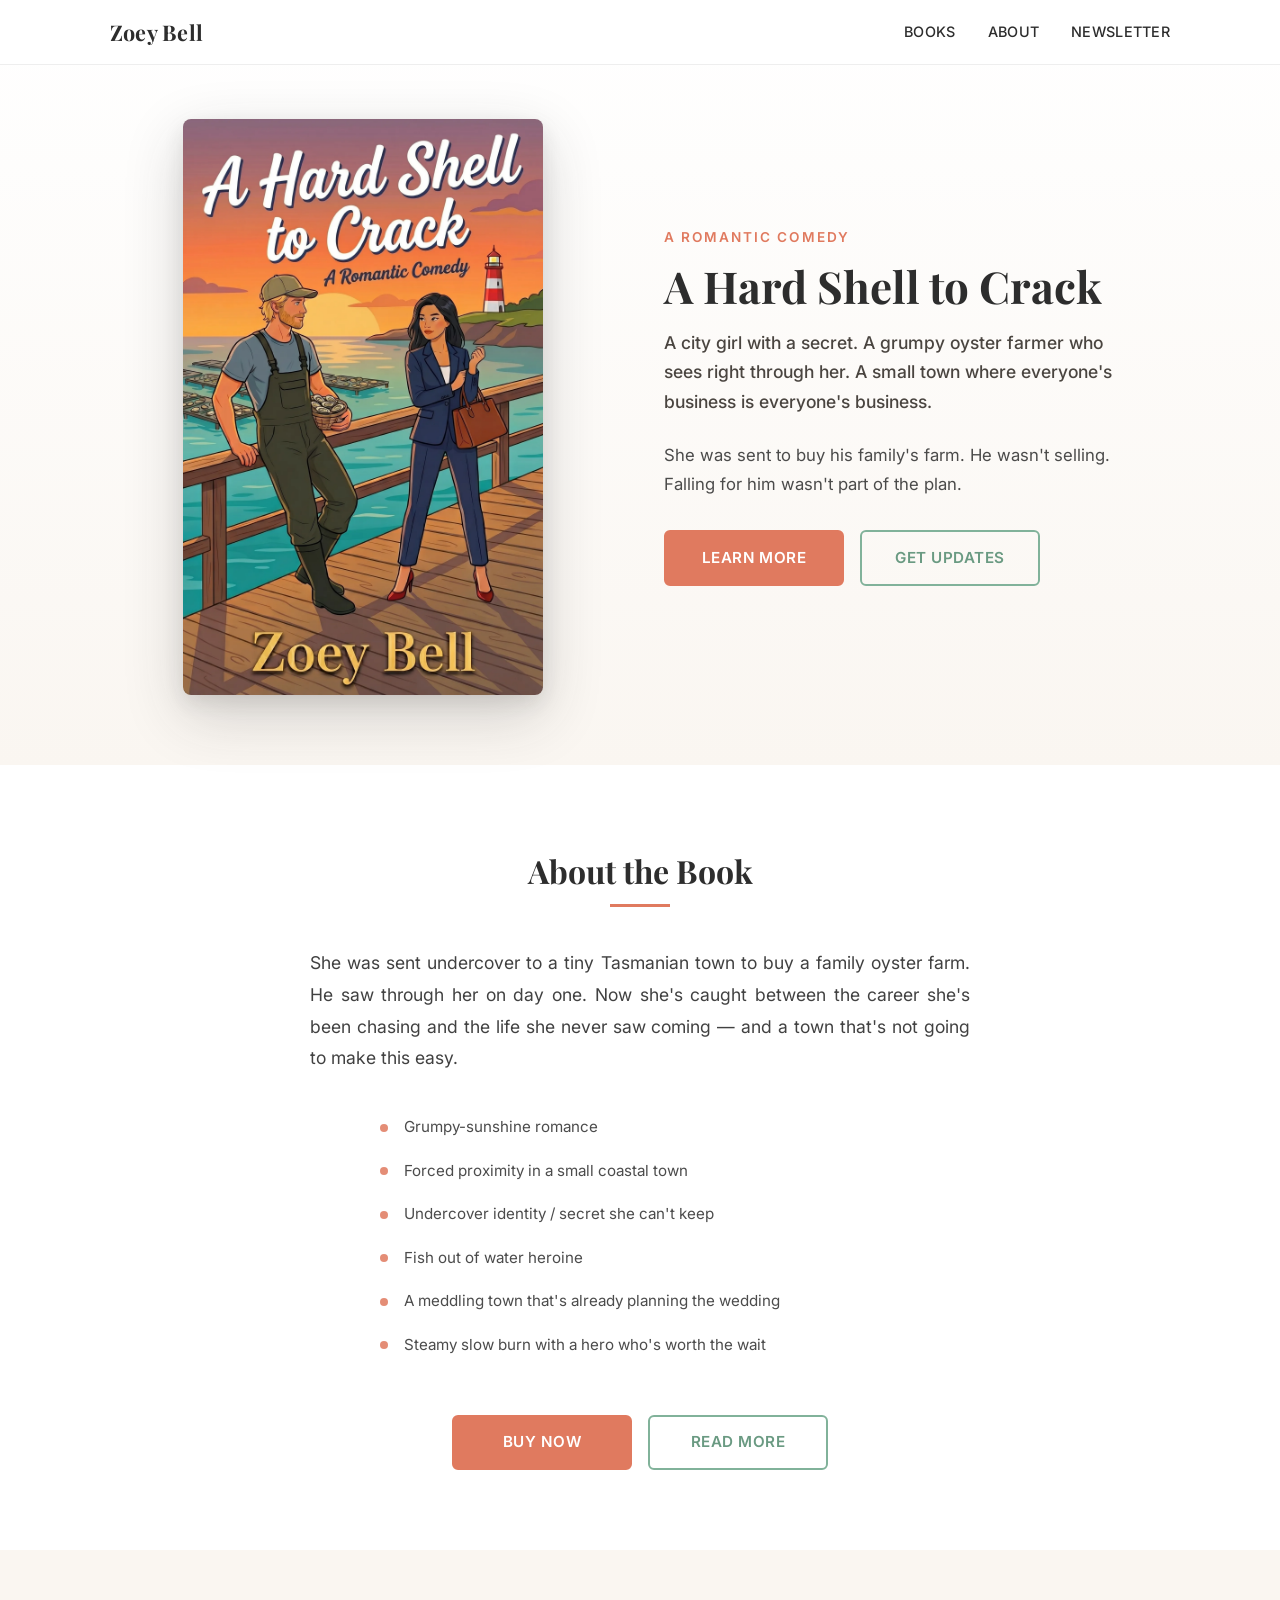
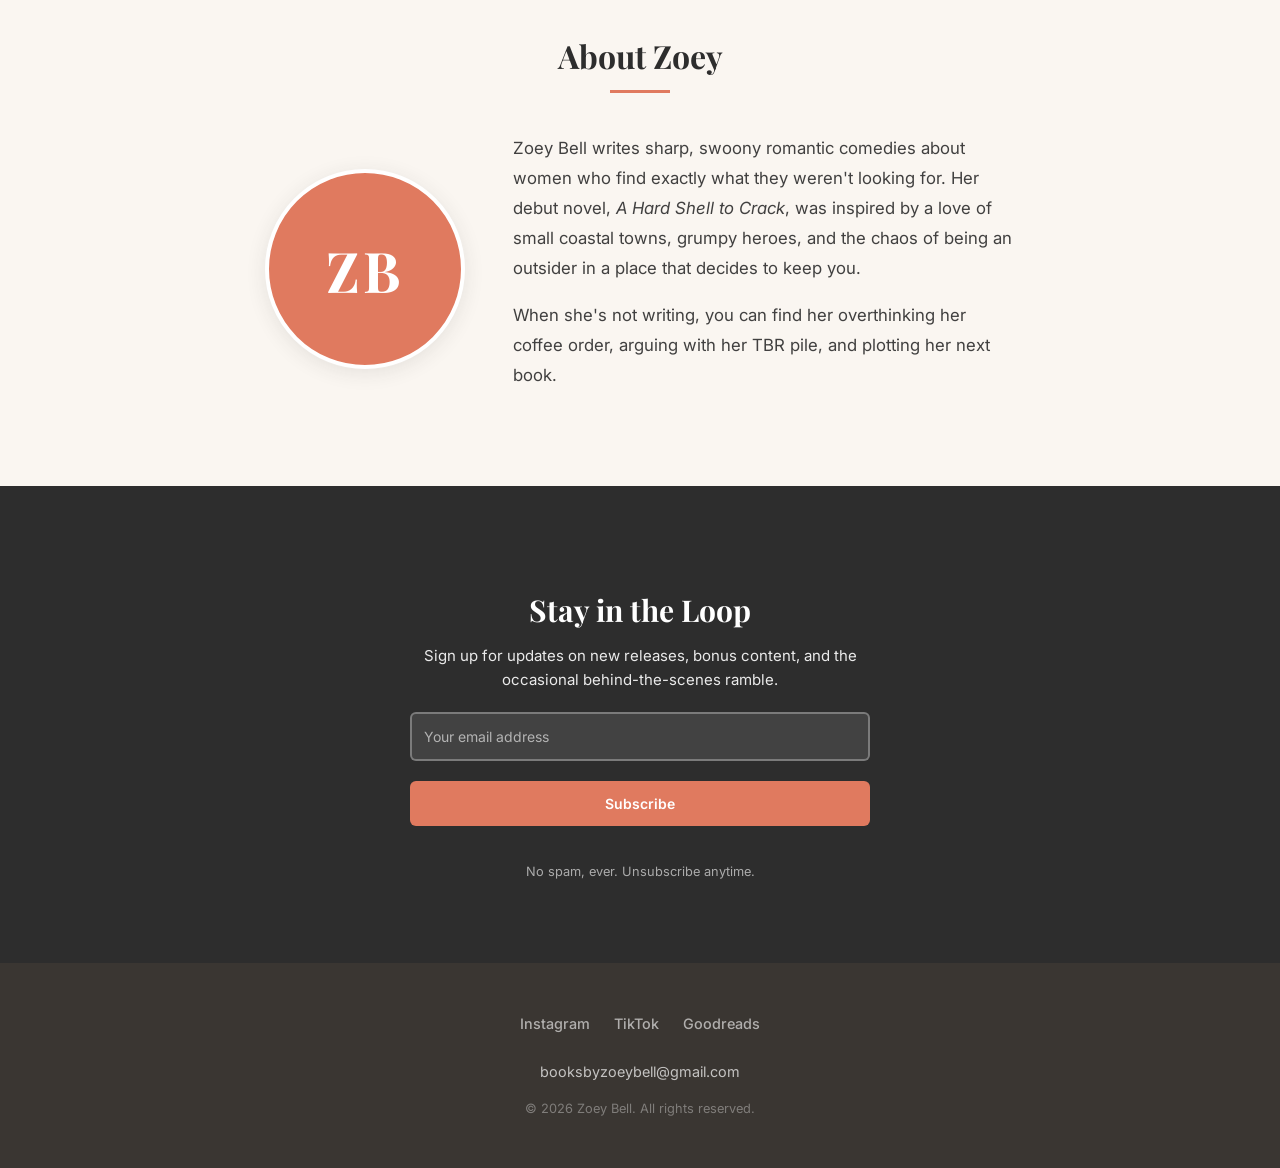
==== commit 7576a251: "Add contact email to footer Co-Authored-By: Claude Opus 4.6 <noreply@anthropic.com>" ====
--- a/index.html
+++ b/index.html
@@ -152,6 +152,7 @@
         <li><a href="#" aria-label="TikTok">TikTok</a></li>
         <li><a href="#" aria-label="Goodreads">Goodreads</a></li>
       </ul>
+      <p class="footer-email"><a href="mailto:booksbyzoeybell@gmail.com">booksbyzoeybell@gmail.com</a></p>
       <p class="footer-copy">&copy; 2026 Zoey Bell. All rights reserved.</p>
     </div>
   </footer>
--- a/css/style.css
+++ b/css/style.css
@@ -349,7 +349,7 @@
   display: flex;
   gap: 1rem;
   justify-content: center;
-  margin-top: 2rem;
+  margin-top: 3rem;
 }
 
 .hero-buttons .btn,
@@ -500,6 +500,20 @@
   width: 24px;
   height: 24px;
   fill: currentColor;
+}
+
+.footer-email {
+  margin-bottom: 1rem;
+  font-size: 0.9rem;
+}
+
+.footer-email a {
+  color: rgba(255, 255, 255, 0.7);
+  transition: color 0.2s;
+}
+
+.footer-email a:hover {
+  color: var(--coral);
 }
 
 .footer-copy {
